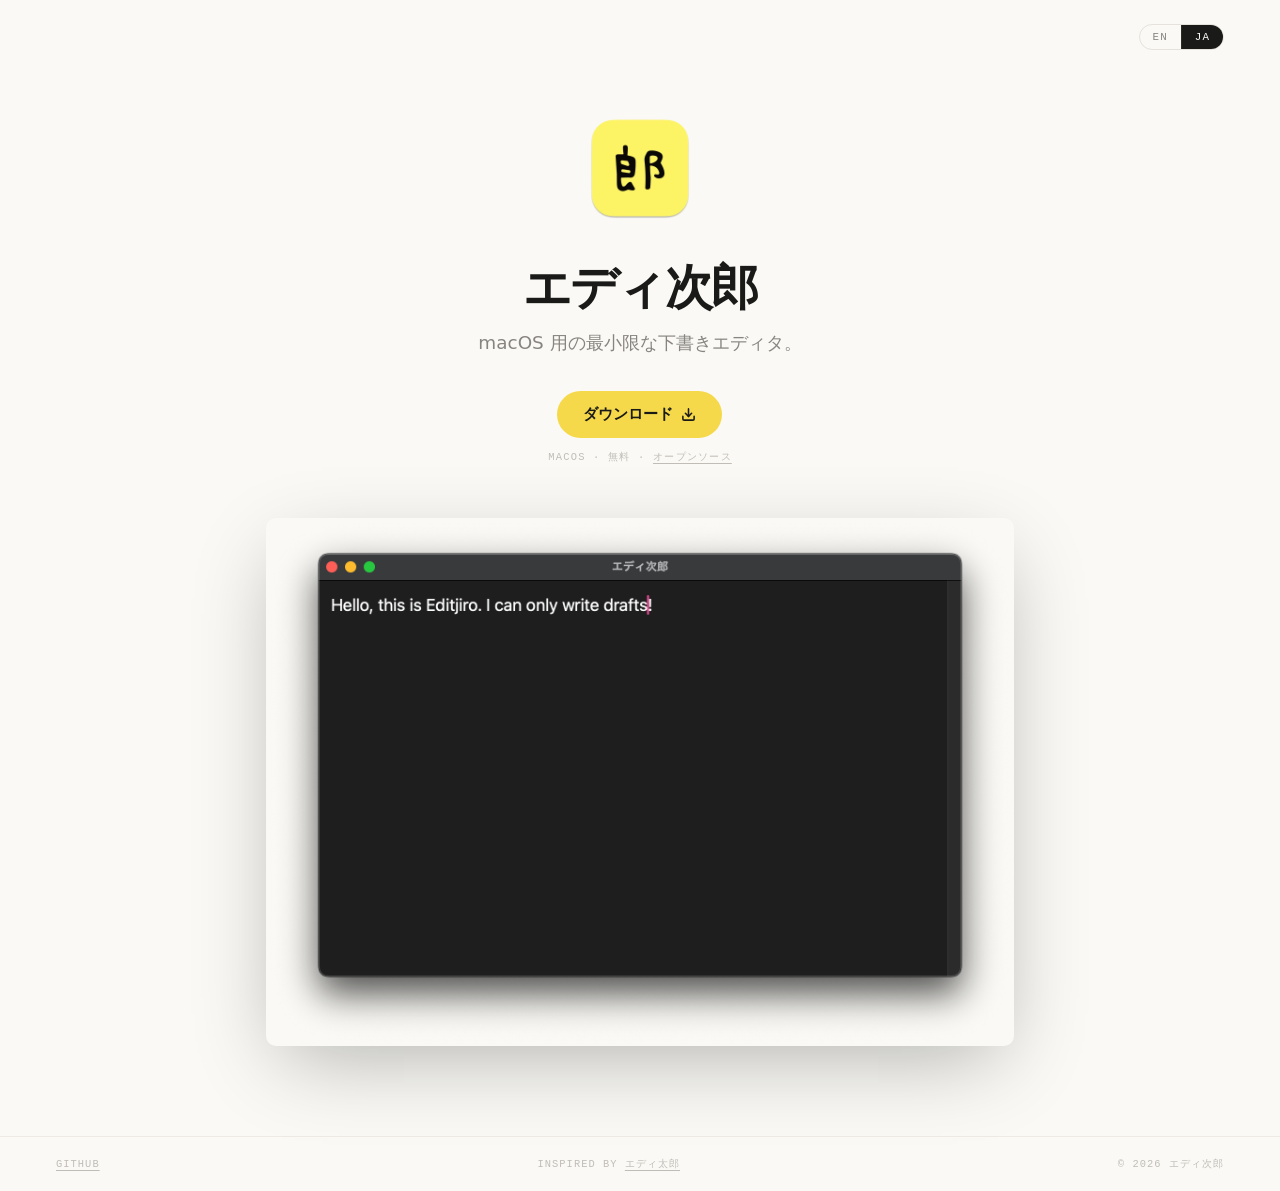
==== public/ja/index.html @ 8ce68905 "Add Japanese page and inspired-by credit - Add /ja/ landing page in Japanese - Link "Open Source" te" ====
<!DOCTYPE html>
<html lang="ja">
<head>
  <meta charset="UTF-8">
  <meta name="viewport" content="width=device-width, initial-scale=1.0">
  <title>エディ次郎 — macOS 用下書きエディタ</title>
  <meta name="description" content="macOS 用の最小限な下書きエディタ。無料・オープンソース。">
  <meta name="author" content="morishin">
  <meta name="robots" content="index, follow">
  <link rel="canonical" href="https://editjiro.morishin.me/ja/">
  <link rel="alternate" hreflang="en" href="https://editjiro.morishin.me/">
  <link rel="alternate" hreflang="ja" href="https://editjiro.morishin.me/ja/">
  <link rel="alternate" hreflang="x-default" href="https://editjiro.morishin.me/">
  <link rel="icon" type="image/webp" href="../assets/icon.webp">
  <meta property="og:type" content="website">
  <meta property="og:title" content="エディ次郎 — macOS 用下書きエディタ">
  <meta property="og:description" content="macOS 用の最小限な下書きエディタ。無料・オープンソース。">
  <meta property="og:url" content="https://editjiro.morishin.me/ja/">
  <meta property="og:image" content="https://editjiro.morishin.me/assets/screenshot.png">
  <meta name="twitter:card" content="summary_large_image">
  <meta name="twitter:title" content="エディ次郎 — macOS 用下書きエディタ">
  <meta name="twitter:description" content="macOS 用の最小限な下書きエディタ。無料・オープンソース。">
  <meta name="twitter:image" content="https://editjiro.morishin.me/assets/screenshot.png">
  <meta name="twitter:creator" content="@morishin127">
  <link rel="stylesheet" href="../assets/style.css">
</head>
<body>

<nav class="lang-switch">
  <a href="/">EN</a>
  <a href="/ja/" class="active">JA</a>
</nav>

<main>
  <section class="hero">
    <img class="app-icon" src="../assets/icon.webp" alt="エディ次郎" width="120" height="120">
    <h1>エディ次郎</h1>
    <p class="sub">macOS 用の最小限な下書きエディタ。</p>
    <a href="https://github.com/morishin/Editjiro/releases/latest" class="cta">
      ダウンロード
      <svg viewBox="0 0 24 24" fill="none" stroke="currentColor" stroke-width="2.5" stroke-linecap="round" stroke-linejoin="round" aria-hidden="true"><path d="M21 15v4a2 2 0 0 1-2 2H5a2 2 0 0 1-2-2v-4"/><polyline points="7 10 12 15 17 10"/><line x1="12" y1="15" x2="12" y2="3"/></svg>
    </a>
    <p class="cta-note">macOS &middot; 無料 &middot; <a href="https://github.com/morishin/Editjiro">オープンソース</a></p>
  </section>

  <section class="screenshot">
    <img src="../assets/screenshot.png" alt="エディ次郎のスクリーンショット" width="796" height="562">
  </section>
</main>

<footer>
  <a href="https://github.com/morishin/Editjiro">GitHub</a>
  <span>Inspired by <a href="https://editaro.com/">エディ太郎</a></span>
  <span>&copy; 2026 エディ次郎</span>
</footer>

</body>
</html>
---- public/assets/style.css ----
*, *::before, *::after { margin: 0; padding: 0; box-sizing: border-box; }

:root {
  --bg:    #faf9f5;
  --ink:   #1a1a18;
  --ink-2: #888580;
  --ink-3: #c0bdb6;
  --accent: #f5d94a;
  --pad: clamp(20px, 5vw, 56px);
  --font: system-ui, -apple-system, "Helvetica Neue", sans-serif;
  --mono: ui-monospace, "SF Mono", Menlo, monospace;
}

@media (prefers-color-scheme: dark) {
  :root {
    --bg:    #141410;
    --ink:   #f0ede3;
    --ink-2: #948f85;
    --ink-3: #4a4840;
  }
}

html { -webkit-text-size-adjust: 100%; }

body {
  font-family: var(--font);
  background: var(--bg);
  color: var(--ink);
  -webkit-font-smoothing: antialiased;
  min-height: 100vh;
}

a { color: inherit; text-decoration: none; }

/* ── Lang switch ── */
.lang-switch {
  position: absolute;
  top: 24px;
  right: var(--pad);
  display: inline-flex;
  font-family: var(--mono);
  font-size: 0.68rem;
  font-weight: 500;
  letter-spacing: 0.1em;
  text-transform: uppercase;
  border: 1px solid rgba(128, 120, 100, 0.18);
  border-radius: 999px;
  overflow: hidden;
}
.lang-switch a {
  padding: 6px 13px;
  color: var(--ink-2);
  transition: background 0.15s, color 0.15s;
}
.lang-switch a + a { border-left: 1px solid rgba(128, 120, 100, 0.18); }
.lang-switch a.active { background: var(--ink); color: var(--bg); }
.lang-switch a:hover:not(.active) { color: var(--ink); }

/* ── Hero ── */
main {
  display: flex;
  flex-direction: column;
  align-items: center;
}

.hero {
  display: flex;
  flex-direction: column;
  align-items: center;
  text-align: center;
  padding: clamp(64px, 12vh, 110px) var(--pad) clamp(40px, 6vh, 64px);
}

.app-icon {
  width: 120px;
  height: 120px;
  border-radius: 26px;
  margin-bottom: 28px;
}

h1 {
  font-size: clamp(2rem, 5vw, 3rem);
  font-weight: 700;
  letter-spacing: -0.04em;
  margin-bottom: 10px;
}

.sub {
  font-size: clamp(1rem, 2vw, 1.15rem);
  color: var(--ink-2);
  margin-bottom: 36px;
}

.cta {
  display: inline-flex;
  align-items: center;
  gap: 8px;
  padding: 13px 26px;
  background: var(--accent);
  color: #1a1a18;
  font-weight: 600;
  font-size: 0.95rem;
  border-radius: 999px;
  transition: opacity 0.2s, transform 0.2s;
  margin-bottom: 12px;
}
.cta svg { width: 15px; height: 15px; }
.cta:hover { opacity: 0.85; transform: translateY(-1px); }

.cta-note {
  font-family: var(--mono);
  font-size: 0.65rem;
  text-transform: uppercase;
  letter-spacing: 0.12em;
  color: var(--ink-3);
}
.cta-note a {
  color: inherit;
  text-decoration: underline;
  text-underline-offset: 3px;
}
.cta-note a:hover { color: var(--ink-2); }

/* ── Screenshot ── */
.screenshot {
  width: 100%;
  max-width: 860px;
  padding: 0 var(--pad) clamp(60px, 10vh, 100px);
}

.screenshot img {
  width: 100%;
  height: auto;
  border-radius: 10px;
  box-shadow: 0 24px 80px -16px rgba(0, 0, 0, 0.3);
  display: block;
}

@media (prefers-color-scheme: dark) {
  .screenshot img {
    box-shadow: 0 24px 80px -16px rgba(0, 0, 0, 0.7);
  }
}

/* ── Footer ── */
footer {
  border-top: 1px solid rgba(128, 120, 100, 0.12);
  padding: 20px var(--pad);
  display: flex;
  align-items: center;
  justify-content: space-between;
  font-family: var(--mono);
  font-size: 0.65rem;
  text-transform: uppercase;
  letter-spacing: 0.1em;
  color: var(--ink-3);
}
footer a { text-decoration: underline; text-underline-offset: 3px; }
footer a:hover { color: var(--ink-2); }
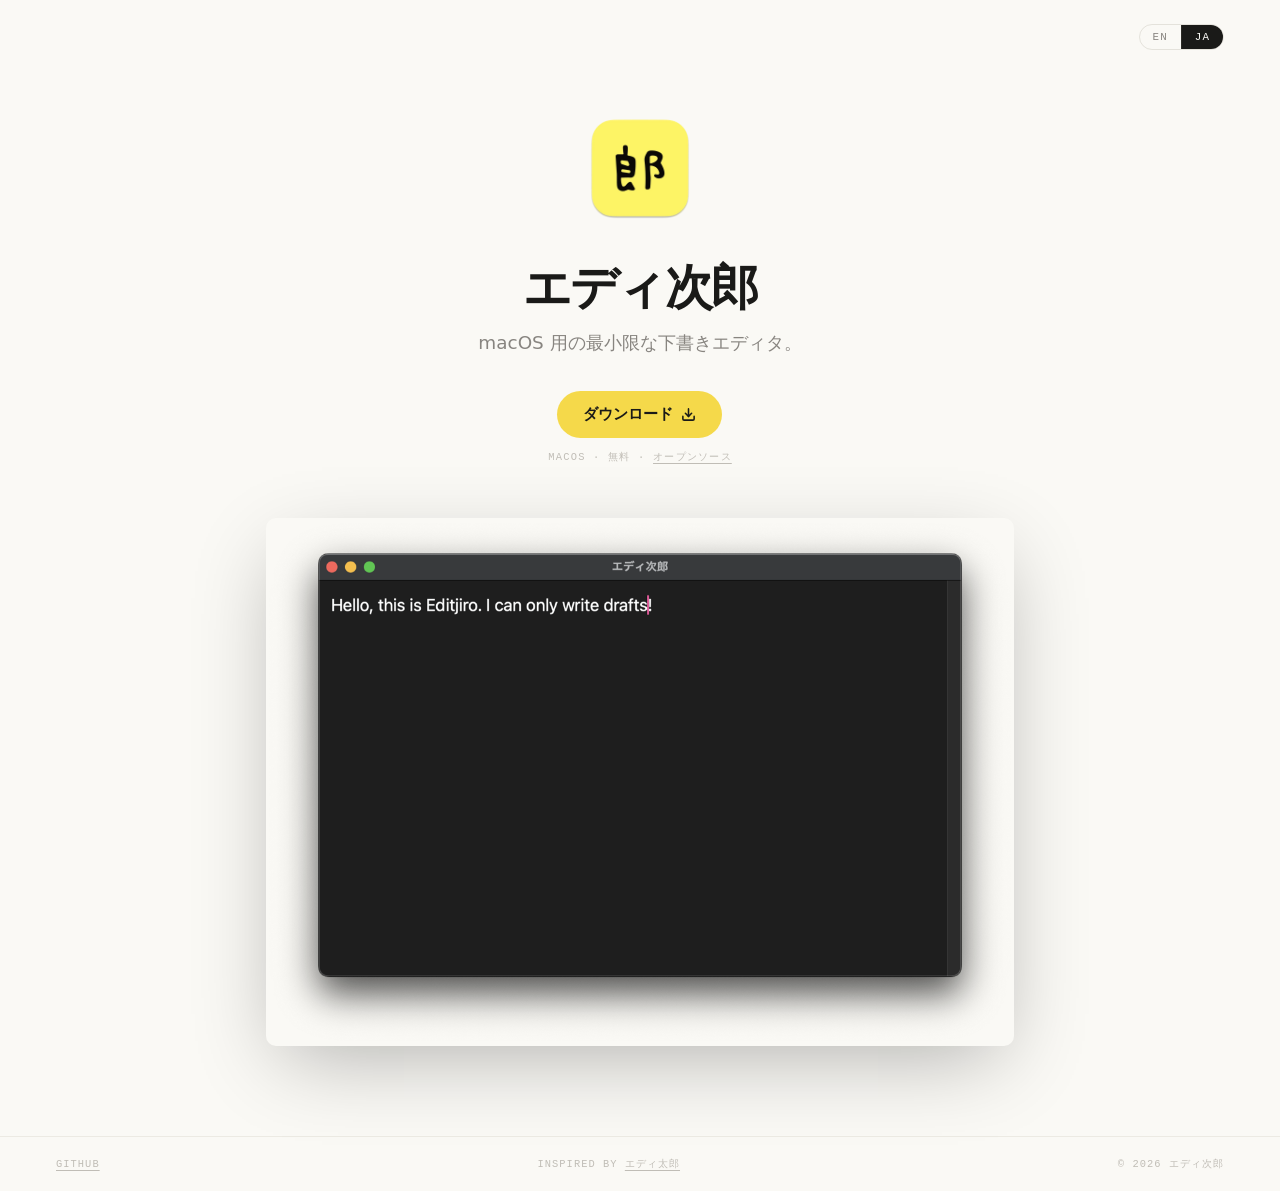
==== commit aebfaaee: "Optimize screenshot: resize to 1200px and convert to WebP 304 KB PNG → 83 KB WebP (lossless, −73%)  " ====
--- a/public/ja/index.html
+++ b/public/ja/index.html
@@ -16,11 +16,11 @@
   <meta property="og:title" content="エディ次郎 — macOS 用下書きエディタ">
   <meta property="og:description" content="macOS 用の最小限な下書きエディタ。無料・オープンソース。">
   <meta property="og:url" content="https://editjiro.morishin.me/ja/">
-  <meta property="og:image" content="https://editjiro.morishin.me/assets/screenshot.png">
+  <meta property="og:image" content="https://editjiro.morishin.me/assets/screenshot.webp">
   <meta name="twitter:card" content="summary_large_image">
   <meta name="twitter:title" content="エディ次郎 — macOS 用下書きエディタ">
   <meta name="twitter:description" content="macOS 用の最小限な下書きエディタ。無料・オープンソース。">
-  <meta name="twitter:image" content="https://editjiro.morishin.me/assets/screenshot.png">
+  <meta name="twitter:image" content="https://editjiro.morishin.me/assets/screenshot.webp">
   <meta name="twitter:creator" content="@morishin127">
   <link rel="stylesheet" href="../assets/style.css">
 </head>
@@ -44,7 +44,7 @@
   </section>
 
   <section class="screenshot">
-    <img src="../assets/screenshot.png" alt="エディ次郎のスクリーンショット" width="796" height="562">
+    <img src="../assets/screenshot.webp" alt="エディ次郎のスクリーンショット" width="1200" height="847">
   </section>
 </main>
 
